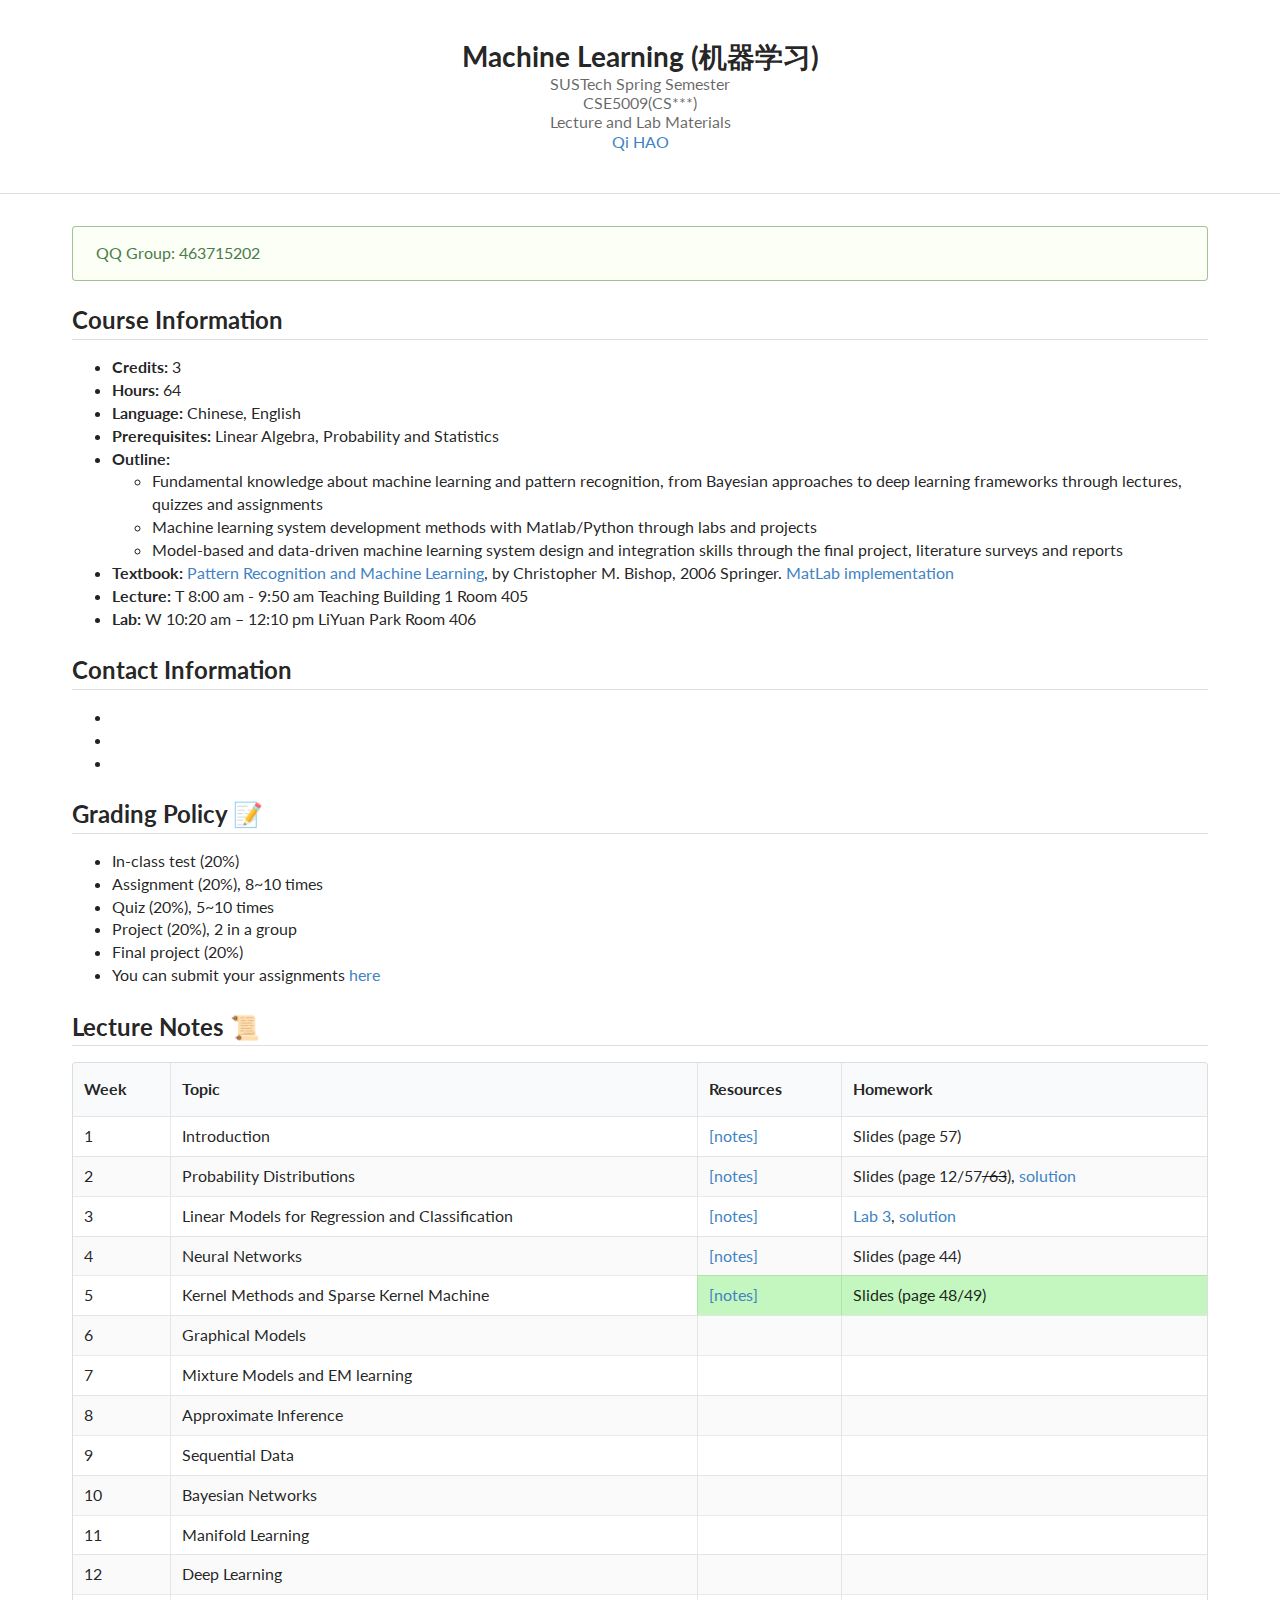
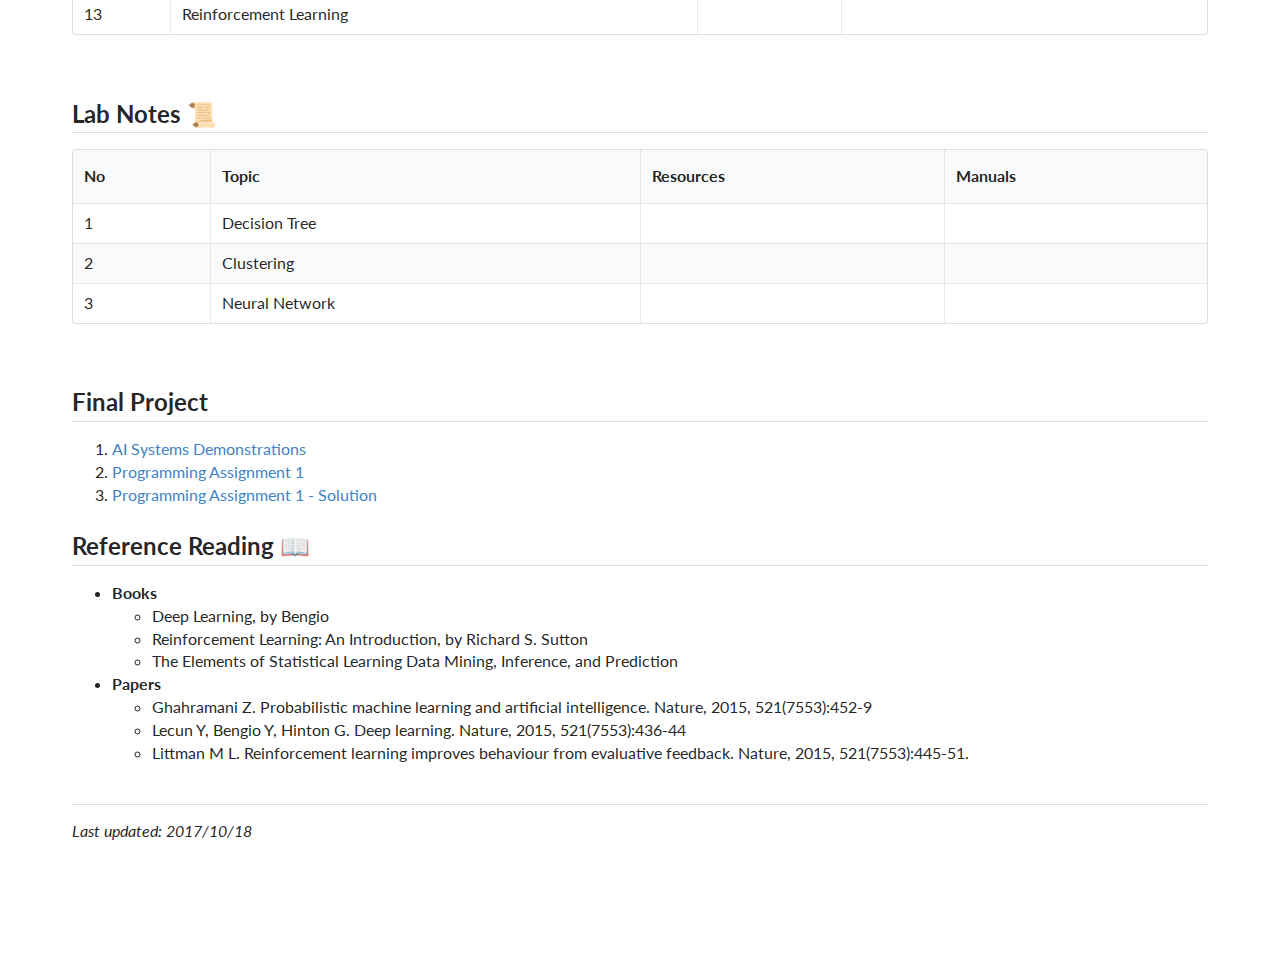
==== index.html @ a1e71e56 "Update index.html" ====
<!DOCTYPE html>
<html lang="en">

<head>
    <meta charset="UTF-8">
    <meta name="viewport" content="width=device-width, initial-scale=1.0">
    <meta http-equiv="X-UA-Compatible" content="ie=edge">
    <title>Machine Learning</title>
    <link rel="stylesheet" href="Styles/semanticui/semantic.min.css">
    <link rel="stylesheet" href="Styles/common.css">
    <srcipt src="Styles/semanticui/semantic.min.js"></srcipt>
    <style>
        body {
            font-size: 16px;
        }
        .main.container {
            padding: 2em 0em 7em;
        }
        .masthead.segment {
            padding: 3em 0em;
        }
        code {
            font-size: 0.9em;
            background: rgb(229, 230, 231);
            border-radius: 3px;
        }
        @media only screen and (min-width: 1200px) {
            .ui.container {
                width: 1136px;
            }
        }
        .new,
        .new-1017 {
            background: rgba(20, 220, 0, 0.25);
        }
    </style>
</head>

<body>
    <!-- Header -->
    <div class="ui masthead vertical segment">
        <center>
            <h1 class="ui header">Machine Learning (机器学习)
                <div class="sub header">
                    SUSTech Spring Semester
                    <br>CSE5009(CS***)
                    <br>Lecture and Lab Materials
                    <br>
                    <a href="http://cse.sustc.edu.cn/cn/people/view/people_id/5/sort_id/9/pid/" target="_blank">Qi HAO</a>
                </div>
            </h1>
        </center>
    </div>

    <div class="main ui container">
        <div class="ui positive message">
            <p>QQ Group: 463715202</p>
        </div>
        
        <!-- Introduction -->
        <h2 class="ui dividing header">Course Information</h2>
        <ul>
            <li>
                <b>Credits:</b> 3
            </li>
            <li>
                <b>Hours:</b> 64
            </li>
            <li>
                <b>Language:</b> Chinese, English
            </li>
            <li>
                <b>Prerequisites:</b> Linear Algebra, Probability and Statistics
            </li>
            <li>
                <b>Outline:</b>
                <ul>
                    <li> Fundamental knowledge about machine learning and pattern recognition, from Bayesian approaches to deep learning frameworks through lectures, quizzes and assignments</li>
                    <li> Machine learning system development methods with Matlab/Python through labs and projects</li>
                    <li> Model-based and data-driven machine learning system design and integration skills through the final project, literature surveys and reports</li>
                </ul>
            </li>

            <li>
                <span class="new-0919">
                    <b>Textbook:</b>
                    <a href="https://www.microsoft.com/en-us/research/people/cmbishop/#prml-book" target="_blank">Pattern Recognition and Machine Learning</a>, by Christopher M. Bishop, 2006 Springer.
                    <a href="http://prml.github.io/" target="_blank"> MatLab implementation</a>
                </span>
            </li>
            <li> 
                <b>Lecture:</b> T 8:00 am - 9:50 am Teaching Building 1 Room 405 
            </li>
            <li> 
                <b>Lab:</b> W 10:20 am – 12:10 pm LiYuan Park Room 406 
            </li>
        </ul>

        <!-- Contact information -->
        <h2 class="ui dividing header">Contact Information </h2>
        <ul>
            <li> </li>
            <li> </li>
            <li> </li>
        </ul>

        <!-- Grading Policy -->
        <h2 class="ui dividing header">Grading Policy 📝</h2>
        <ul>
            <li>In-class test (20%)</li>
            <li>Assignment (20%), 8~10 times</li>
            <li>Quiz (20%), 5~10 times</li>
            <li>Project (20%), 2 in a group</li>
            <li>Final project (20%)</li>
            <li>You can submit your assignments <a href="http://sakai.sustc.edu.cn" target="_blank"> here</a>
        </ul>

        <!-- Lecture Notes -->
        <h2 class="ui dividing header">
            Lecture Notes 📜
        </h2>
        <table class="ui striped compact celled table">
            <thead>
                <tr>
                    <th>Week</th>
                    <th>Topic</th>
                    <th>Resources</th>
                    <th>Homework</th>
                </tr>
            </thead>
            <tbody>
                <tr>
                    <td>1</td>
                    <td>Introduction</td>
                    <td>
                        <a href="Lecture/1 Introduction.pdf" target="_blank">[notes]</a>
                    </td>
                    <td>Slides (page 57)</td>
                </tr>
                <tr>
                    <td>2</td>
                    <td>Probability Distributions</td>
                    <td class="new-0919">
                        <a href="Lecture/2 BasicSearch.pdf" target="_blank">[notes]</a>
                    </td>
                    <td class="new-0919">Slides (page 12/57<del>/63</del>), <a href="solution/hw2" class="new-0928">solution</a></td>
                </tr>
                <tr>
                    <td>3</td>
                    <td>Linear Models for Regression and Classification</td>
                    <td class="new-0926">
                        <a href="Lecture/3 HeuristicSearch.pdf" target="_blank">[notes]</a>
                    </td>
                    <td class="new-0926">
                        <a href="lab/3">Lab 3</a>,
                        <a href="solution/lab3">solution</a>
                    </td>
                </tr>
                <tr>
                    <td>4</td>
                    <td>Neural Networks</td>
                    <td class="new-1011">
                        <a href="Lecture/4 GeneralSearchMethods.pdf" target="_blank">[notes]</a>
                    </td>
                    <td class="new-1011">Slides (page 44)</td>
                </tr>
                <tr>
                    <td>5</td>
                    <td>Kernel Methods and Sparse Kernel Machine</td>
                    <td class="new-1017">
                        <a href="Lecture/5 GeneralSearchMethodsII.pdf" target="_blank">[notes]</a>
                    </td>
                    <td class="new-1017"> Slides (page 48/49)</td>
                </tr>
                <tr>
                    <td>6</td>
                    <td>Graphical Models</td>
                    <td>
                    </td>
                    <td></td>
                </tr>
                <tr>
                    <td>7</td>
                    <td>Mixture Models and EM learning</td>
                    <td>
                    </td>
                    <td></td>
                </tr>
                <tr>
                    <td>8</td>
                    <td>Approximate Inference</td>
                    <td>
                    </td>
                    <td></td>
                </tr>
                <tr>
                    <td>9</td>
                    <td>Sequential Data</td>
                    <td>
                    </td>
                    <td></td>
                </tr>
                <tr>
                    <td>10</td>
                    <td>Bayesian Networks</td>
                    <td>
                    </td>
                    <td></td>
                </tr>
                <tr>
                    <td>11</td>
                    <td>Manifold Learning</td>
                    <td>
                    </td>
                    <td></td>
                </tr>
                <tr>
                    <td>12</td>
                    <td>Deep Learning</td>
                    <td>
                    </td>
                    <td></td>
                </tr>
                <tr>
                    <td>13</td>
                    <td>Reinforcement Learning</td>
                    <td>
                    </td>
                    <td></td>
                </tr>

            </tbody>
        </table>
        <br>

        <!-- Lab Notes -->
        <h2 class="ui dividing header">
            Lab Notes 📜
        </h2>
        <table class="ui striped compact celled table">
            <thead>
                <tr>
                    <th>No</th>
                    <th>Topic</th>
                    <th>Resources</th>
                    <th>Manuals</th>
                </tr>
            </thead>
            
            <tbody>
                <tr>
                    <td>1</td>
                    <td>Decision Tree</td>
                    <td> </td>
                    <td> </td>
                </tr>
                
                <tr>
                    <td>2</td>
                    <td>Clustering</td>
                    <td> </td>
                    <td> </td>
                </tr>
                
                <tr>
                    <td>3</td>
                    <td>Neural Network</td>
                    <td> </td>
                    <td> </td>
                </tr>
            </tbody>
        </table>
        <br>
            
            
        <h2 class="ui dividing header">Final Project</h2>
        <ol>
            <li>
                <a href="lab/1">AI Systems Demonstrations</a>
            </li>
            <li>
                <a href="lab/3">Programming Assignment 1</a>
            </li>
            <li>
                <a href="solution/lab3">Programming Assignment 1 - Solution</a>
            </li>
        </ol>

        <!-- Reference Reading -->
        <h2 class="ui dividing header">Reference Reading 📖</h2>
        <ul>
            <li>
                <b>Books</b>
                <ul>
                    <li> Deep Learning, by Bengio</li>
                    <li> Reinforcement Learning: An Introduction, by Richard S. Sutton</li>
                    <li> The Elements of Statistical Learning Data Mining, Inference, and Prediction</li>
                </ul>
            </li>
            <li>
                <b>Papers</b>
                <ul>
                    <li>Ghahramani Z. Probabilistic machine learning and artificial intelligence. Nature, 2015, 521(7553):452-9</li>
                    <li>Lecun Y, Bengio Y, Hinton G. Deep learning. Nature, 2015, 521(7553):436-44</li>
                    <li>Littman M L. Reinforcement learning improves behaviour from evaluative feedback. Nature, 2015, 521(7553):445-51. </li>
                </ul>
            </li>
            <br>
        </ul>

        <div class="ui divider"></div>
        <p>
            <i>Last updated: 2017/<span class="new-1011">10/18</span></i>
        </p>
    </div>
</body>

</html>
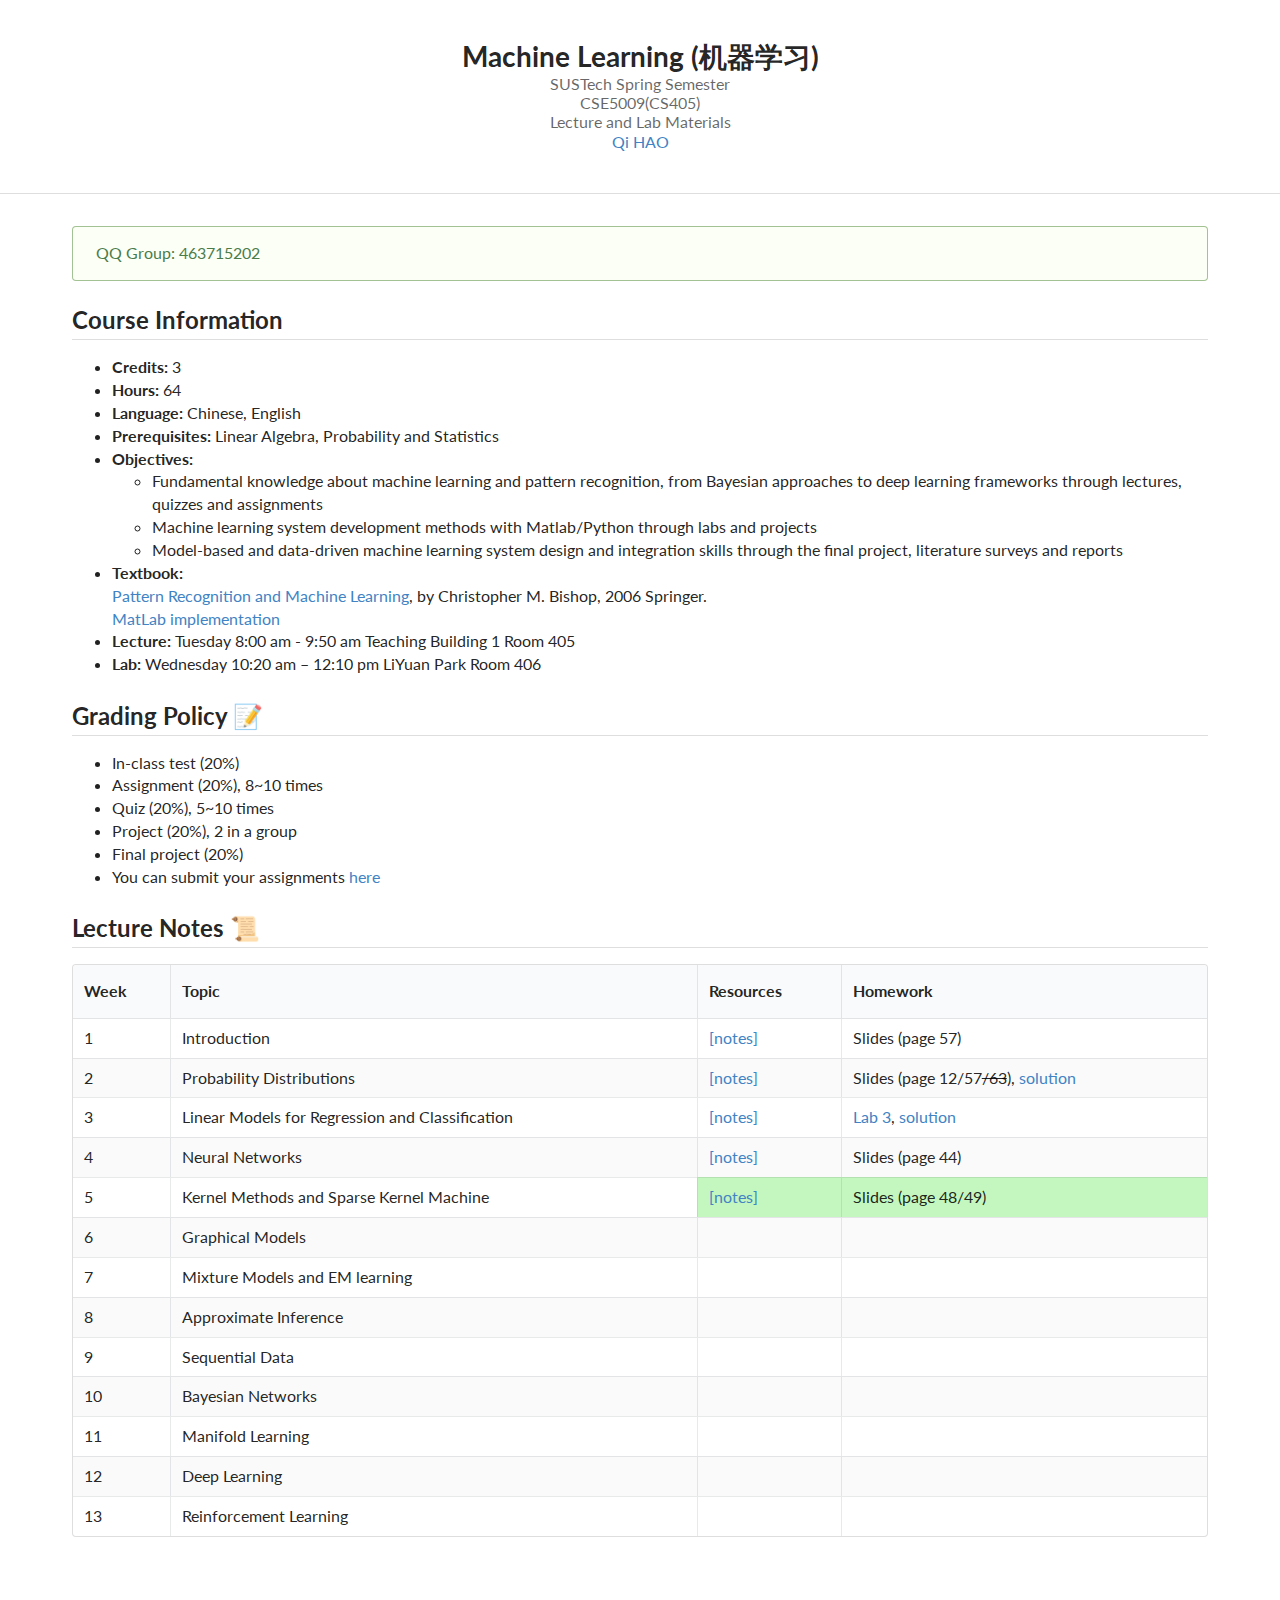
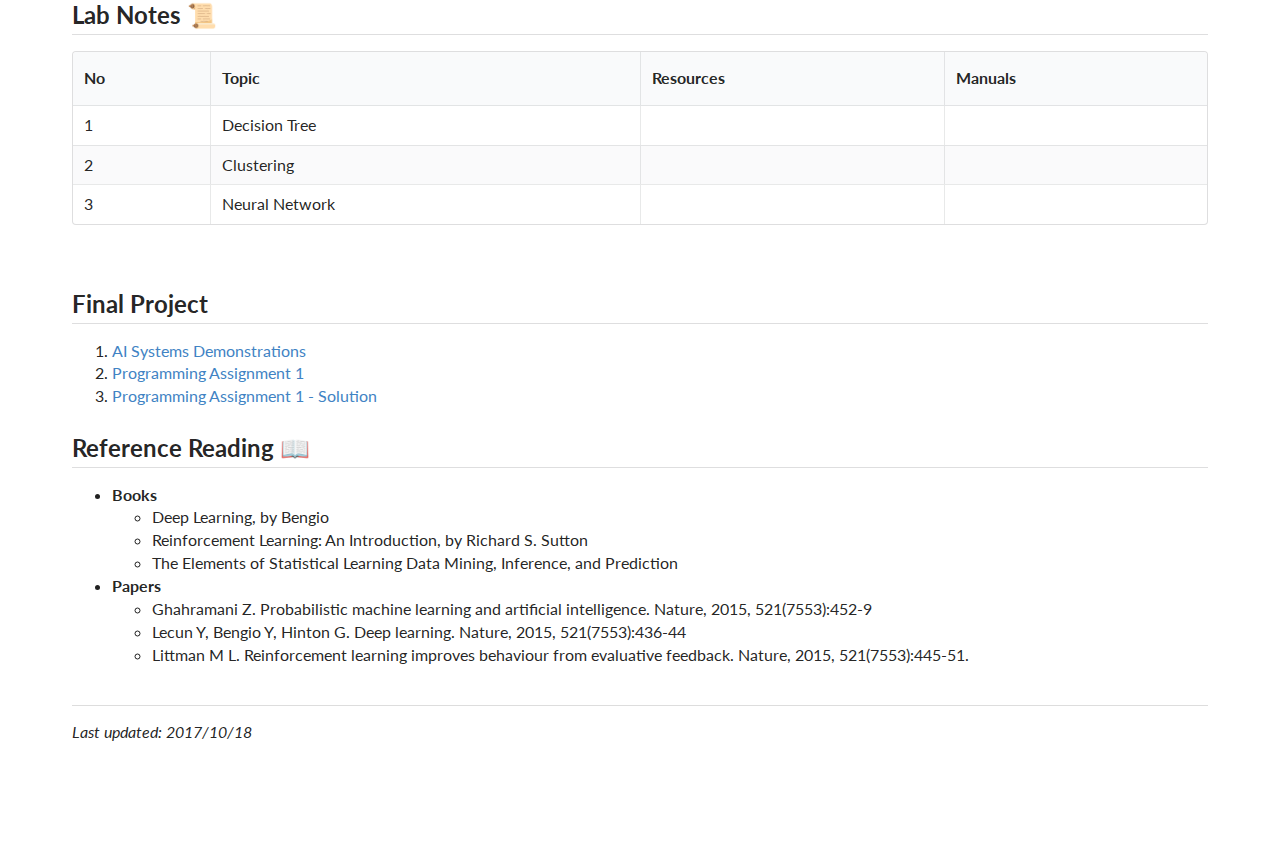
==== commit bbebb25a: "Update index.html" ====
--- a/index.html
+++ b/index.html
@@ -5,7 +5,7 @@
     <meta charset="UTF-8">
     <meta name="viewport" content="width=device-width, initial-scale=1.0">
     <meta http-equiv="X-UA-Compatible" content="ie=edge">
-    <title>Machine Learning</title>
+    <title>SUSTech CSE5009 Machine Learning </title>
     <link rel="stylesheet" href="Styles/semanticui/semantic.min.css">
     <link rel="stylesheet" href="Styles/common.css">
     <srcipt src="Styles/semanticui/semantic.min.js"></srcipt>
@@ -43,7 +43,7 @@
             <h1 class="ui header">Machine Learning (机器学习)
                 <div class="sub header">
                     SUSTech Spring Semester
-                    <br>CSE5009(CS***)
+                    <br>CSE5009(CS405)
                     <br>Lecture and Lab Materials
                     <br>
                     <a href="http://cse.sustc.edu.cn/cn/people/view/people_id/5/sort_id/9/pid/" target="_blank">Qi HAO</a>
@@ -73,7 +73,7 @@
                 <b>Prerequisites:</b> Linear Algebra, Probability and Statistics
             </li>
             <li>
-                <b>Outline:</b>
+                <b>Objectives:</b>
                 <ul>
                     <li> Fundamental knowledge about machine learning and pattern recognition, from Bayesian approaches to deep learning frameworks through lectures, quizzes and assignments</li>
                     <li> Machine learning system development methods with Matlab/Python through labs and projects</li>
@@ -84,24 +84,18 @@
             <li>
                 <span class="new-0919">
                     <b>Textbook:</b>
+                    <br>
                     <a href="https://www.microsoft.com/en-us/research/people/cmbishop/#prml-book" target="_blank">Pattern Recognition and Machine Learning</a>, by Christopher M. Bishop, 2006 Springer.
+                    <br>
                     <a href="http://prml.github.io/" target="_blank"> MatLab implementation</a>
                 </span>
             </li>
             <li> 
-                <b>Lecture:</b> T 8:00 am - 9:50 am Teaching Building 1 Room 405 
+                <b>Lecture:</b> Tuesday 8:00 am - 9:50 am Teaching Building 1 Room 405 
             </li>
             <li> 
-                <b>Lab:</b> W 10:20 am – 12:10 pm LiYuan Park Room 406 
-            </li>
-        </ul>
-
-        <!-- Contact information -->
-        <h2 class="ui dividing header">Contact Information </h2>
-        <ul>
-            <li> </li>
-            <li> </li>
-            <li> </li>
+                <b>Lab:</b> Wednesday 10:20 am – 12:10 pm LiYuan Park Room 406 
+            </li>
         </ul>
 
         <!-- Grading Policy -->
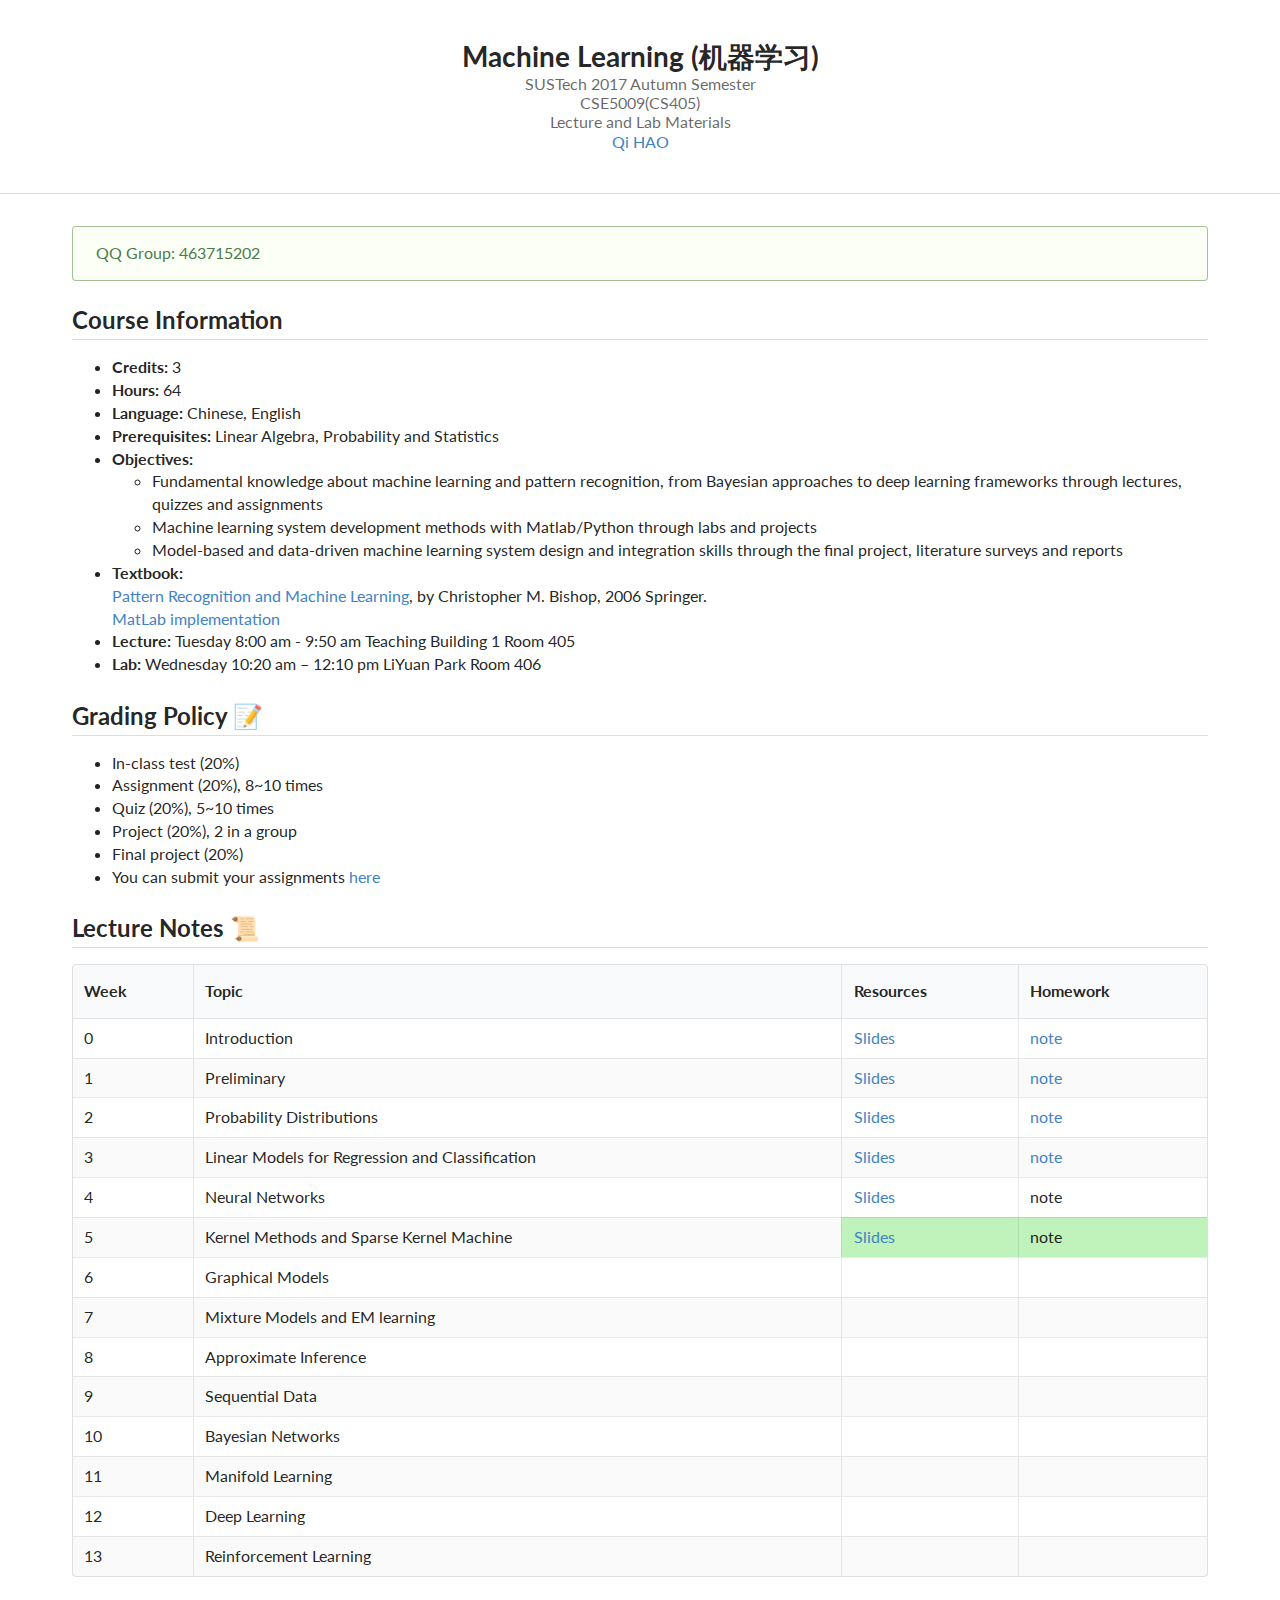
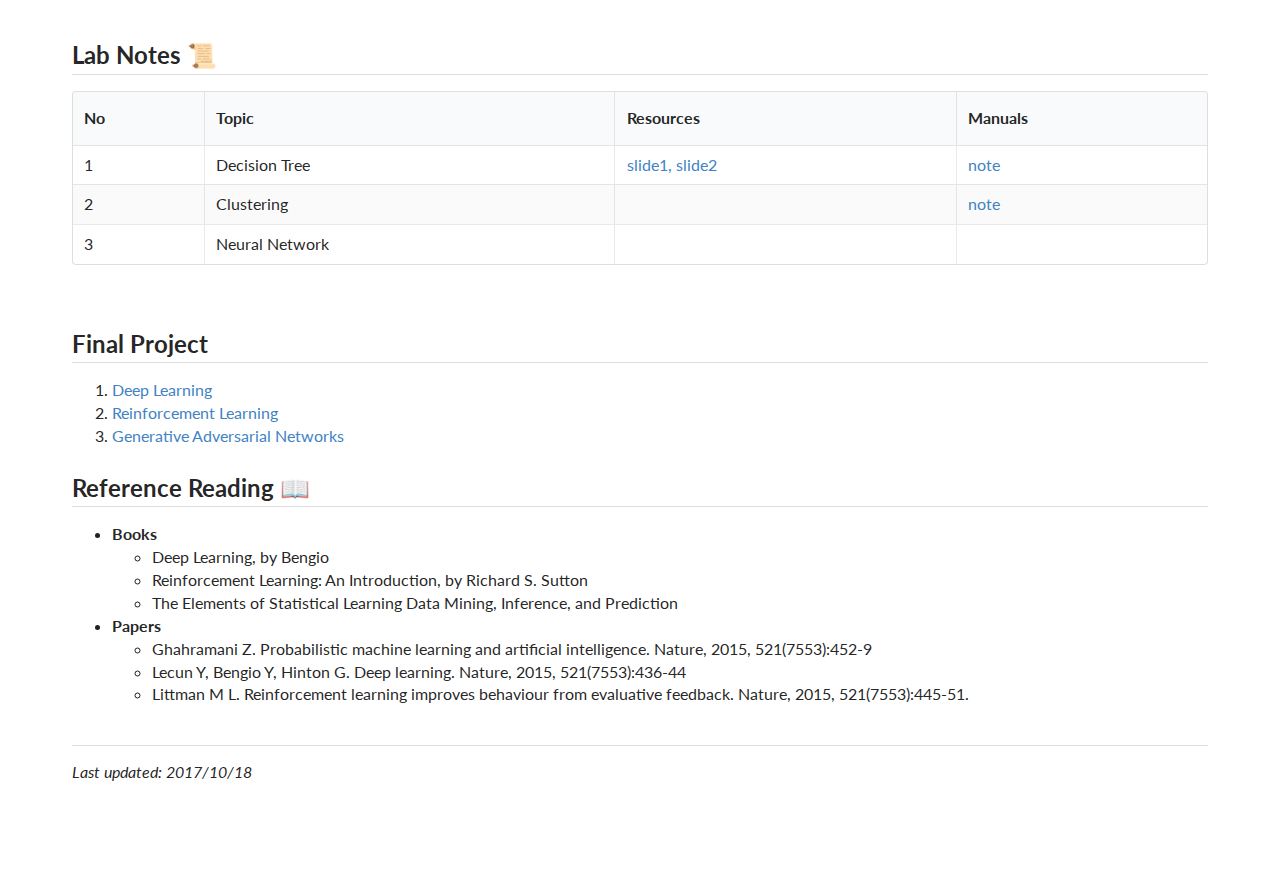
==== commit fc03db89: "Add Project folder, update index.html" ====
--- a/index.html
+++ b/index.html
@@ -42,7 +42,7 @@
         <center>
             <h1 class="ui header">Machine Learning (机器学习)
                 <div class="sub header">
-                    SUSTech Spring Semester
+                    SUSTech 2017 Autumn Semester
                     <br>CSE5009(CS405)
                     <br>Lecture and Lab Materials
                     <br>
@@ -124,47 +124,59 @@
             </thead>
             <tbody>
                 <tr>
+                    <td>0</td>
+                    <td>Introduction</td>
+                    <td>
+                        <a hef="Lecture/ML_Lecture_Notes_Introduction.pdf" target="_blank">Slides</a>
+                    </td>
+                    <td>
+                        <a href="">note</a>
+                    </td>
+                <tr>
                     <td>1</td>
-                    <td>Introduction</td>
-                    <td>
-                        <a href="Lecture/1 Introduction.pdf" target="_blank">[notes]</a>
-                    </td>
-                    <td>Slides (page 57)</td>
+                    <td>Preliminary</td>
+                    <td>
+                        <a href="Lecture/ML_Lecture_Notes_Preliminary.pdf" target="_blank">Slides</a>
+                    </td>
+                    <td>
+                        <a href="">note</a>
+                    </td>
                 </tr>
                 <tr>
                     <td>2</td>
                     <td>Probability Distributions</td>
                     <td class="new-0919">
-                        <a href="Lecture/2 BasicSearch.pdf" target="_blank">[notes]</a>
-                    </td>
-                    <td class="new-0919">Slides (page 12/57<del>/63</del>), <a href="solution/hw2" class="new-0928">solution</a></td>
+                        <a href="Lecture/ML_Lecture_Notes_Distributions.pdf" target="_blank">Slides</a>
+                    </td>
+                    <td>
+                        <a href="">note</a>
+                    </td>
                 </tr>
                 <tr>
                     <td>3</td>
                     <td>Linear Models for Regression and Classification</td>
                     <td class="new-0926">
-                        <a href="Lecture/3 HeuristicSearch.pdf" target="_blank">[notes]</a>
+                        <a href="Lecture/.pdf" target="_blank">Slides</a>
                     </td>
                     <td class="new-0926">
-                        <a href="lab/3">Lab 3</a>,
-                        <a href="solution/lab3">solution</a>
+                        <a href="">note</a>
                     </td>
                 </tr>
                 <tr>
                     <td>4</td>
                     <td>Neural Networks</td>
                     <td class="new-1011">
-                        <a href="Lecture/4 GeneralSearchMethods.pdf" target="_blank">[notes]</a>
-                    </td>
-                    <td class="new-1011">Slides (page 44)</td>
+                        <a href="Lecture/.pdf" target="_blank">Slides</a>
+                    </td>
+                    <td class="new-1011">note</td>
                 </tr>
                 <tr>
                     <td>5</td>
                     <td>Kernel Methods and Sparse Kernel Machine</td>
                     <td class="new-1017">
-                        <a href="Lecture/5 GeneralSearchMethodsII.pdf" target="_blank">[notes]</a>
-                    </td>
-                    <td class="new-1017"> Slides (page 48/49)</td>
+                        <a href="Lecture/pdf" target="_blank">Slides</a>
+                    </td>
+                    <td class="new-1017">note</td>
                 </tr>
                 <tr>
                     <td>6</td>
@@ -245,15 +257,20 @@
                 <tr>
                     <td>1</td>
                     <td>Decision Tree</td>
-                    <td> </td>
-                    <td> </td>
+                    <td> 
+                        <a href="Lab/CS405-Machine Learning_Lab2_note1.pdf" target="_blank">slide1, </a>
+                        <a href="Lab/CS405-Machine Learning_Lab2_note2.pdf" target="_blank">slide2</a>
+                    </td>
+                    <td> <a href="Lab/CS405-Machine Learning_Lab1.pdf" target="_blank">note</a></td>
                 </tr>
                 
                 <tr>
                     <td>2</td>
                     <td>Clustering</td>
                     <td> </td>
-                    <td> </td>
+                    <td> 
+                        <a href="Lab/CS405-Machine Learning_Lab2.pdf" target="_blank">note</a>
+                    </td>
                 </tr>
                 
                 <tr>
@@ -270,13 +287,13 @@
         <h2 class="ui dividing header">Final Project</h2>
         <ol>
             <li>
-                <a href="lab/1">AI Systems Demonstrations</a>
-            </li>
-            <li>
-                <a href="lab/3">Programming Assignment 1</a>
-            </li>
-            <li>
-                <a href="solution/lab3">Programming Assignment 1 - Solution</a>
+                <a href="Project/">Deep Learning</a>
+            </li>
+            <li>
+                <a href="Project/">Reinforcement Learning</a>
+            </li>
+            <li>
+                <a href="Project/">Generative Adversarial Networks</a>
             </li>
         </ol>
 
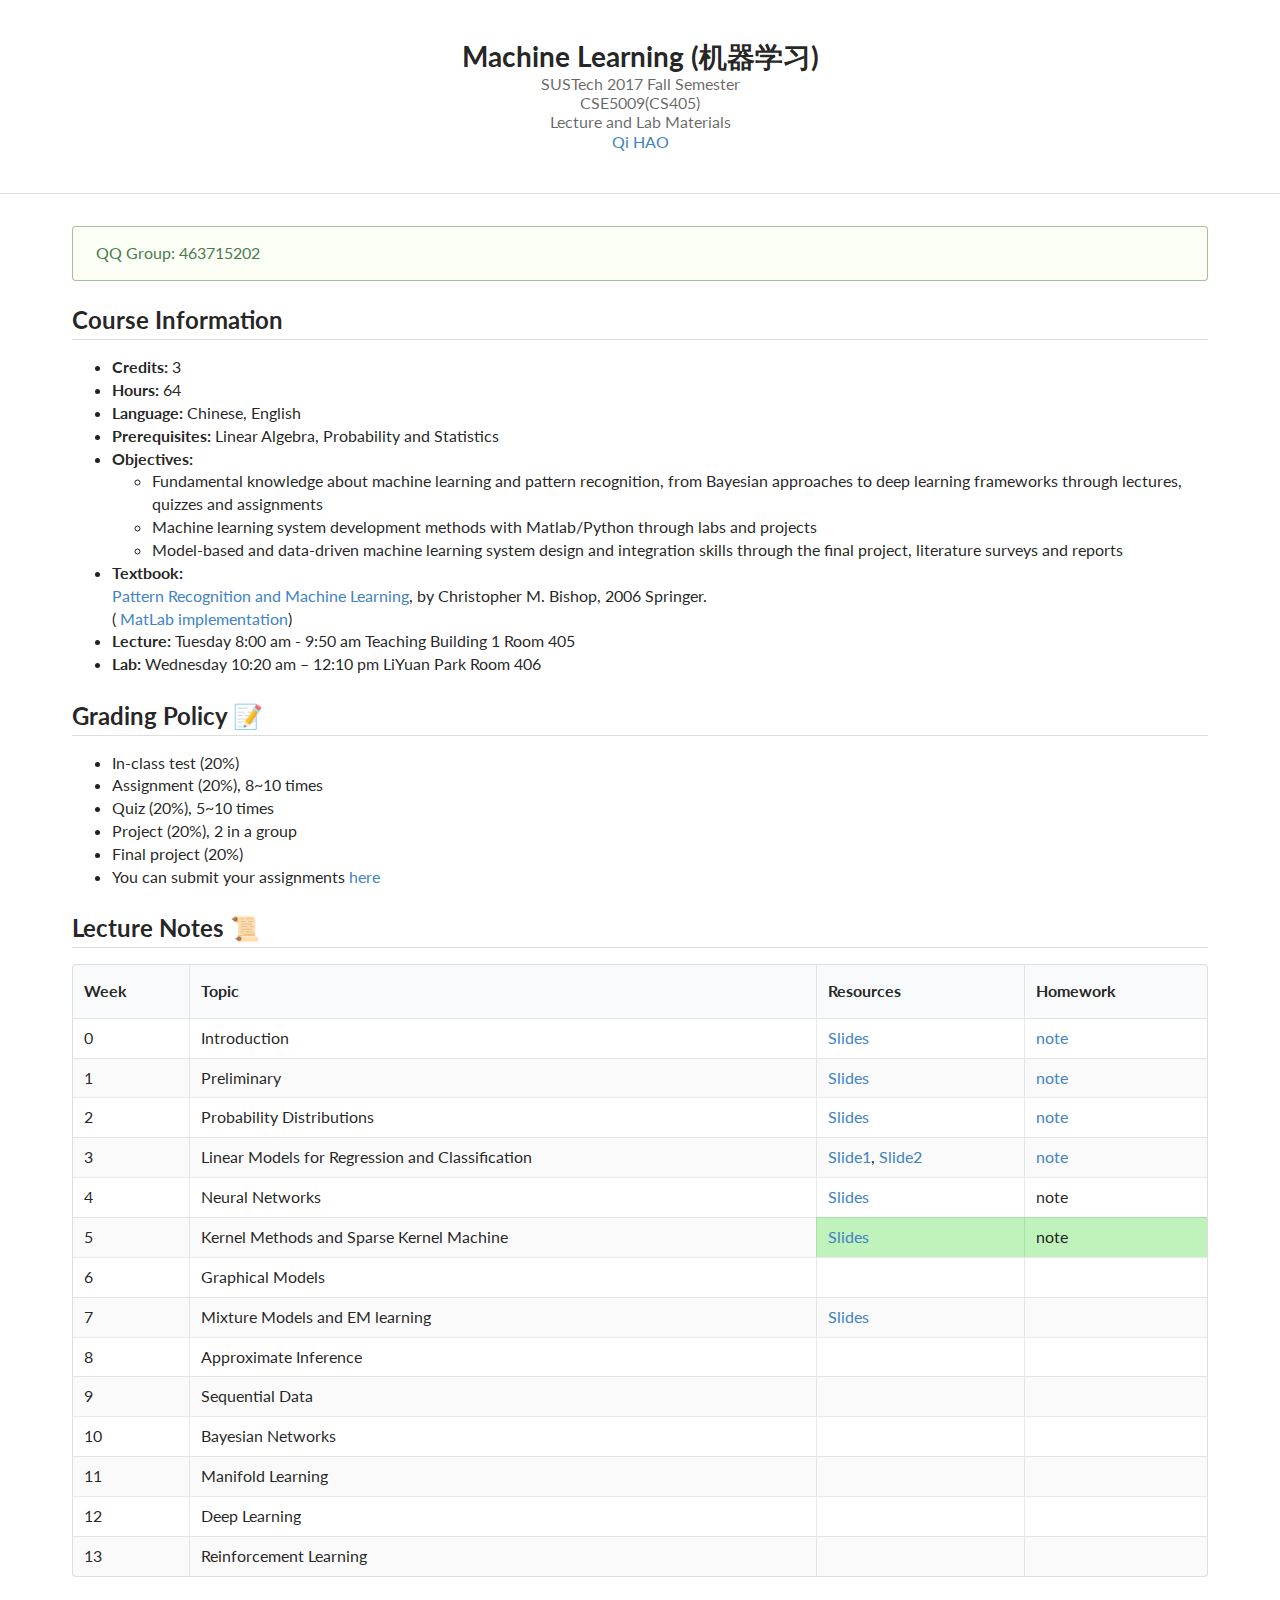
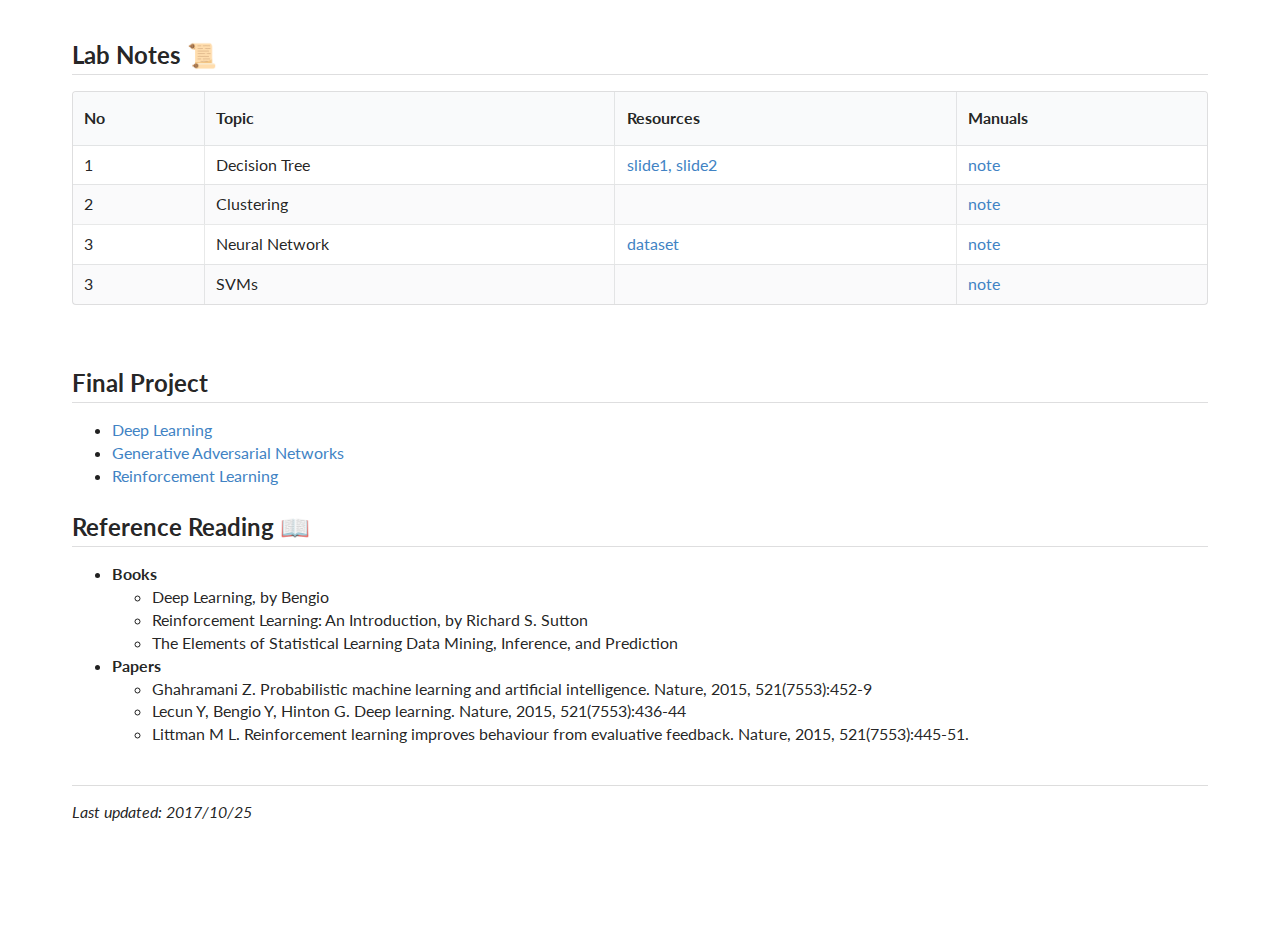
==== commit 9ba951ae: "minor change" ====
--- a/index.html
+++ b/index.html
@@ -42,7 +42,7 @@
         <center>
             <h1 class="ui header">Machine Learning (机器学习)
                 <div class="sub header">
-                    SUSTech 2017 Autumn Semester
+                    SUSTech 2017 Fall Semester
                     <br>CSE5009(CS405)
                     <br>Lecture and Lab Materials
                     <br>
@@ -87,7 +87,7 @@
                     <br>
                     <a href="https://www.microsoft.com/en-us/research/people/cmbishop/#prml-book" target="_blank">Pattern Recognition and Machine Learning</a>, by Christopher M. Bishop, 2006 Springer.
                     <br>
-                    <a href="http://prml.github.io/" target="_blank"> MatLab implementation</a>
+                    (<a href="http://prml.github.io/" target="_blank"> MatLab implementation</a>)
                 </span>
             </li>
             <li> 
@@ -127,11 +127,12 @@
                     <td>0</td>
                     <td>Introduction</td>
                     <td>
-                        <a hef="Lecture/ML_Lecture_Notes_Introduction.pdf" target="_blank">Slides</a>
+                        <a href="Lecture/ML_Lecture_Notes_Introduction.pdf" target="_blank">Slides</a>
                     </td>
                     <td>
                         <a href="">note</a>
                     </td>
+                </tr>
                 <tr>
                     <td>1</td>
                     <td>Preliminary</td>
@@ -156,7 +157,8 @@
                     <td>3</td>
                     <td>Linear Models for Regression and Classification</td>
                     <td class="new-0926">
-                        <a href="Lecture/.pdf" target="_blank">Slides</a>
+                        <a href="Lecture/ML_Lecture_Notes_Linear_Regression.pdf" target="_blank">Slide1</a>, 
+                        <a href="Lecture/ML_Lecture_Notes_Linear_Classification.pdf" target="_blank">Slide2</a>
                     </td>
                     <td class="new-0926">
                         <a href="">note</a>
@@ -174,7 +176,7 @@
                     <td>5</td>
                     <td>Kernel Methods and Sparse Kernel Machine</td>
                     <td class="new-1017">
-                        <a href="Lecture/pdf" target="_blank">Slides</a>
+                        <a href="Lecture/.pdf" target="_blank">Slides</a>
                     </td>
                     <td class="new-1017">note</td>
                 </tr>
@@ -189,6 +191,7 @@
                     <td>7</td>
                     <td>Mixture Models and EM learning</td>
                     <td>
+                    	<a href="Lecture/ML_Lecture_GM_Clustering.pdf" target="_blank">Slides</a>
                     </td>
                     <td></td>
                 </tr>
@@ -258,10 +261,10 @@
                     <td>1</td>
                     <td>Decision Tree</td>
                     <td> 
-                        <a href="Lab/CS405-Machine Learning_Lab2_note1.pdf" target="_blank">slide1, </a>
-                        <a href="Lab/CS405-Machine Learning_Lab2_note2.pdf" target="_blank">slide2</a>
-                    </td>
-                    <td> <a href="Lab/CS405-Machine Learning_Lab1.pdf" target="_blank">note</a></td>
+                        <a href="Lab/CS405-Machine_Learning_Lab1_note1.pdf" target="_blank">slide1, </a>
+                        <a href="Lab/CS405-Machine_Learning_Lab1_note2.pdf" target="_blank">slide2</a>
+                    </td>
+                    <td> <a href="Lab/CS405-Machine_Learning_Lab1.pdf" target="_blank">note</a></td>
                 </tr>
                 
                 <tr>
@@ -269,15 +272,29 @@
                     <td>Clustering</td>
                     <td> </td>
                     <td> 
-                        <a href="Lab/CS405-Machine Learning_Lab2.pdf" target="_blank">note</a>
+                        <a href="Lab/CS405-Machine_Learning_Lab2.pdf" target="_blank">note</a>
                     </td>
                 </tr>
                 
                 <tr>
                     <td>3</td>
                     <td>Neural Network</td>
-                    <td> </td>
-                    <td> </td>
+                    <td>
+                        <a href="Lab/NN_dataset.rar" target="_blank">dataset</a>
+                    </td>
+                    <td> 
+                        <a href="Lab/CS405-Machine_Learning_Lab3.pdf" target="_blank">note</a>
+                    </td>
+                </tr>
+                <tr>
+                    <td>3</td>
+                    <td>SVMs</td>
+                    <td>
+                        <a href="" target="_blank"></a>
+                    </td>
+                    <td> 
+                        <a href="Lab/CS405-Machine_Learning_Lab4.pdf" target="_blank">note</a>
+                    </td>
                 </tr>
             </tbody>
         </table>
@@ -285,17 +302,17 @@
             
             
         <h2 class="ui dividing header">Final Project</h2>
-        <ol>
-            <li>
-                <a href="Project/">Deep Learning</a>
-            </li>
-            <li>
-                <a href="Project/">Reinforcement Learning</a>
-            </li>
-            <li>
-                <a href="Project/">Generative Adversarial Networks</a>
-            </li>
-        </ol>
+        <ul>
+            <li>
+                <a href="Project/DL/index.html">Deep Learning</a>
+            </li>
+            <li>
+                <a href="Project/GAN/index.html">Generative Adversarial Networks</a>
+            </li>
+            <li>
+                <a href="Project/RL/index.html">Reinforcement Learning</a>
+            </li>
+        </ul>
 
         <!-- Reference Reading -->
         <h2 class="ui dividing header">Reference Reading 📖</h2>
@@ -321,7 +338,7 @@
 
         <div class="ui divider"></div>
         <p>
-            <i>Last updated: 2017/<span class="new-1011">10/18</span></i>
+            <i>Last updated: 2017/<span class="new-1011">10/25</span></i>
         </p>
     </div>
 </body>
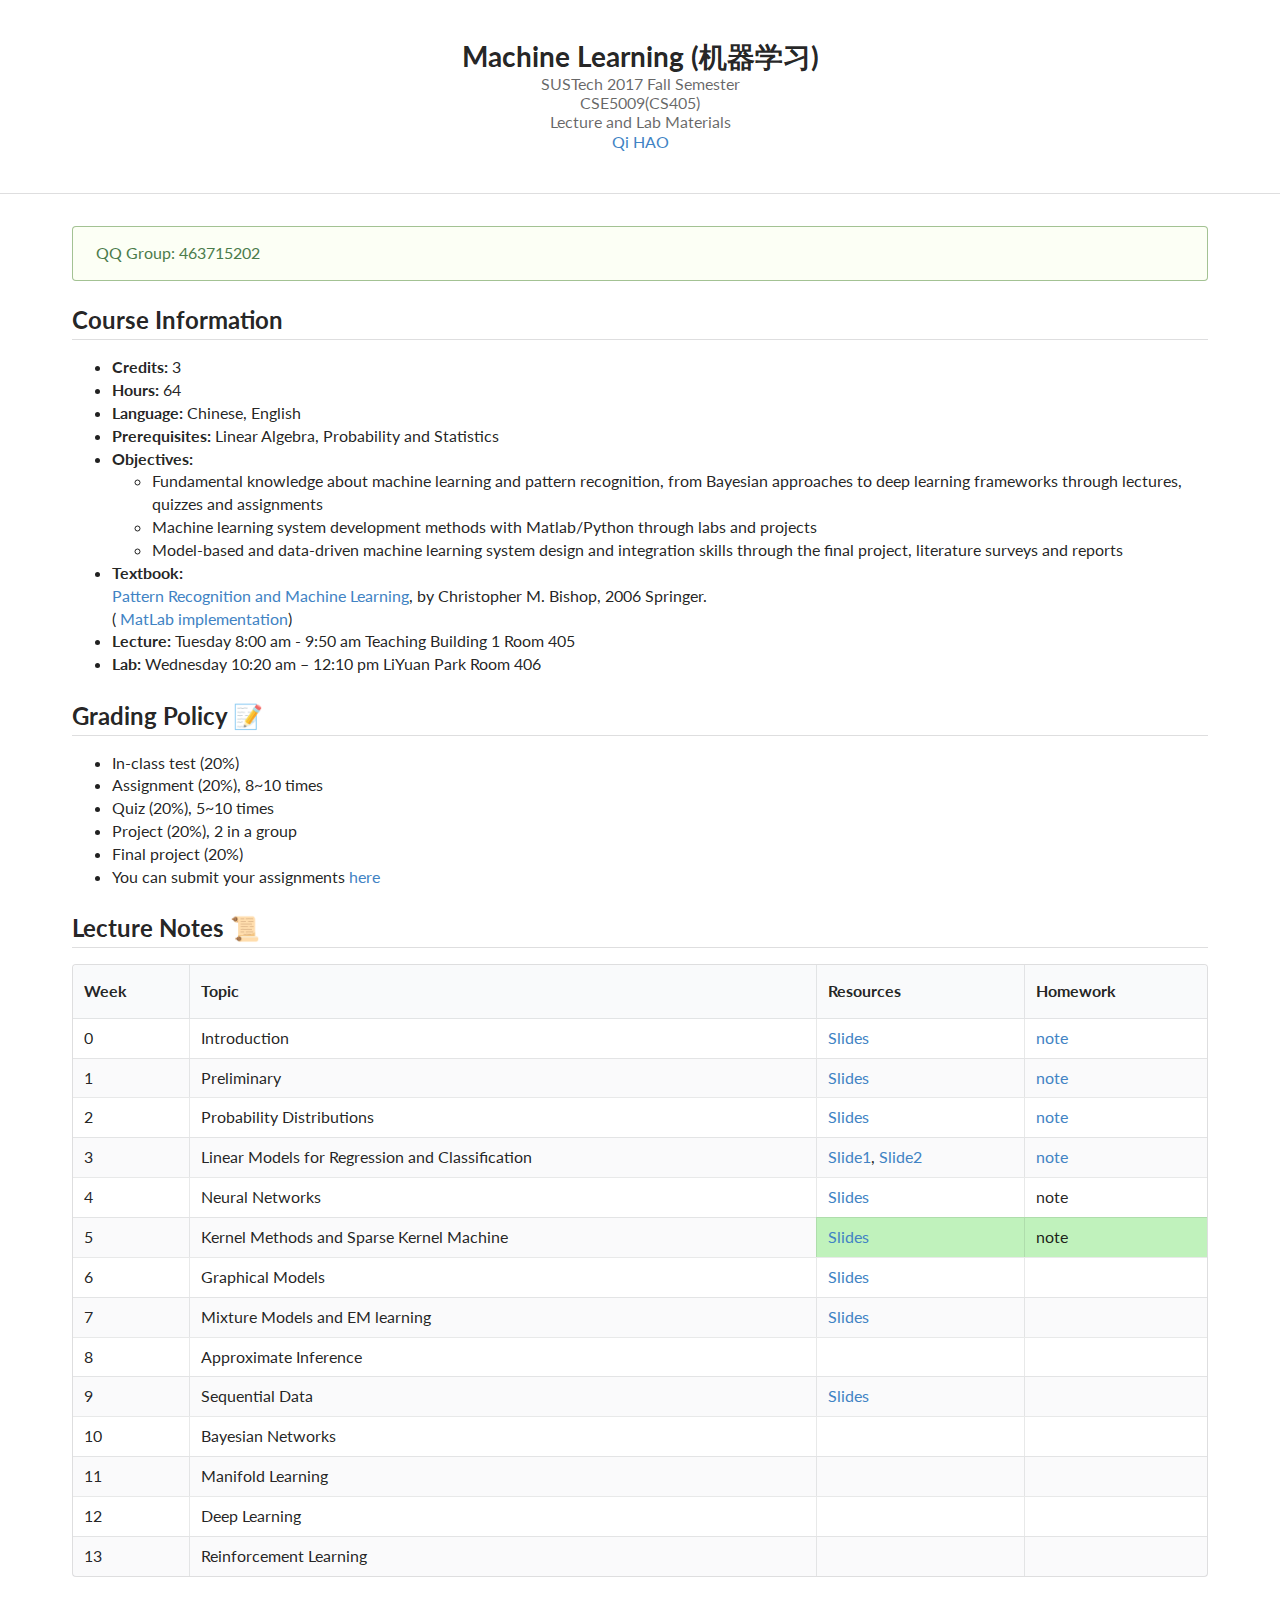
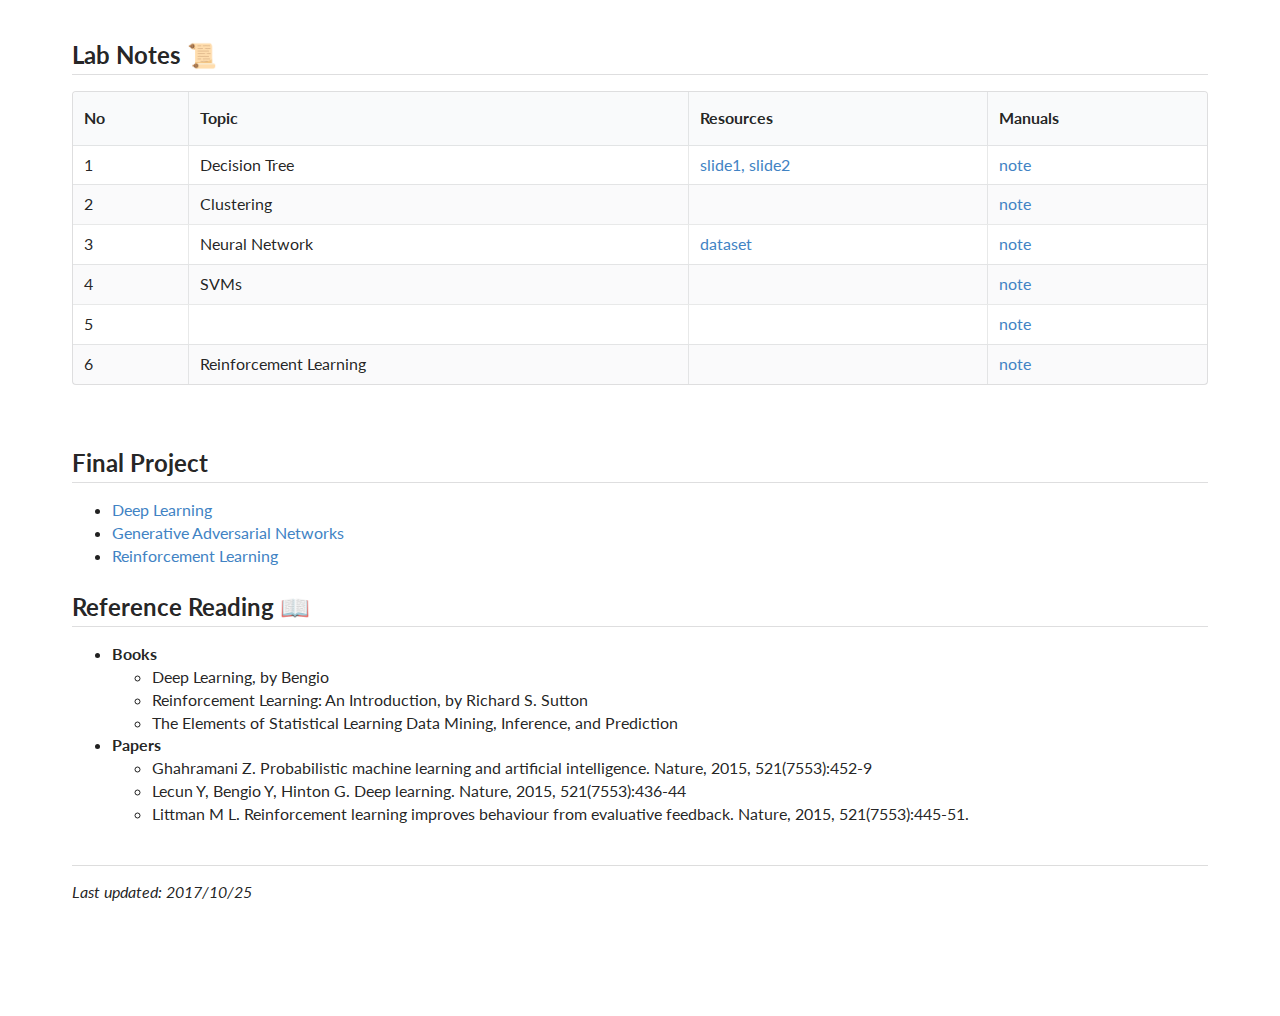
==== commit 04b8962e: "Upload files" ====
--- a/index.html
+++ b/index.html
@@ -168,7 +168,7 @@
                     <td>4</td>
                     <td>Neural Networks</td>
                     <td class="new-1011">
-                        <a href="Lecture/.pdf" target="_blank">Slides</a>
+                        <a href="Lecture/ML_Lecture_Notes_Neural_Networks.pdf" target="_blank">Slides</a>
                     </td>
                     <td class="new-1011">note</td>
                 </tr>
@@ -176,7 +176,7 @@
                     <td>5</td>
                     <td>Kernel Methods and Sparse Kernel Machine</td>
                     <td class="new-1017">
-                        <a href="Lecture/.pdf" target="_blank">Slides</a>
+                        <a href="Lecture/ML_Lecture_Notes_Sparse_Kernel_Machine.pdf" target="_blank">Slides</a>
                     </td>
                     <td class="new-1017">note</td>
                 </tr>
@@ -184,6 +184,7 @@
                     <td>6</td>
                     <td>Graphical Models</td>
                     <td>
+                    	<a href="Lecture/ML_Lecture_Notes_Graphical_Models.pdf" target="_blank">Slides</a>
                     </td>
                     <td></td>
                 </tr>
@@ -206,6 +207,7 @@
                     <td>9</td>
                     <td>Sequential Data</td>
                     <td>
+                    	<a href="Lecture/ML_Lecture_Notes_Sequential_Data.pdf" target="_blank">Slides</a>
                     </td>
                     <td></td>
                 </tr>
@@ -286,9 +288,32 @@
                         <a href="Lab/CS405-Machine_Learning_Lab3.pdf" target="_blank">note</a>
                     </td>
                 </tr>
-                <tr>
-                    <td>3</td>
+
+                <tr>
+                    <td>4</td>
                     <td>SVMs</td>
+                    <td>
+                        <a href="" target="_blank"></a>
+                    </td>
+                    <td> 
+                        <a href="Lab/CS405-Machine_Learning_Lab4.pdf" target="_blank">note</a>
+                    </td>
+                </tr>
+
+                <tr>
+                    <td>5</td>
+                    <td></td>
+                    <td>
+                        <a href="" target="_blank"></a>
+                    </td>
+                    <td> 
+                        <a href="Lab/CS405-Machine_Learning_Lab4.pdf" target="_blank">note</a>
+                    </td>
+                </tr>
+
+                <tr>
+                    <td>6</td>
+                    <td>Reinforcement Learning</td>
                     <td>
                         <a href="" target="_blank"></a>
                     </td>
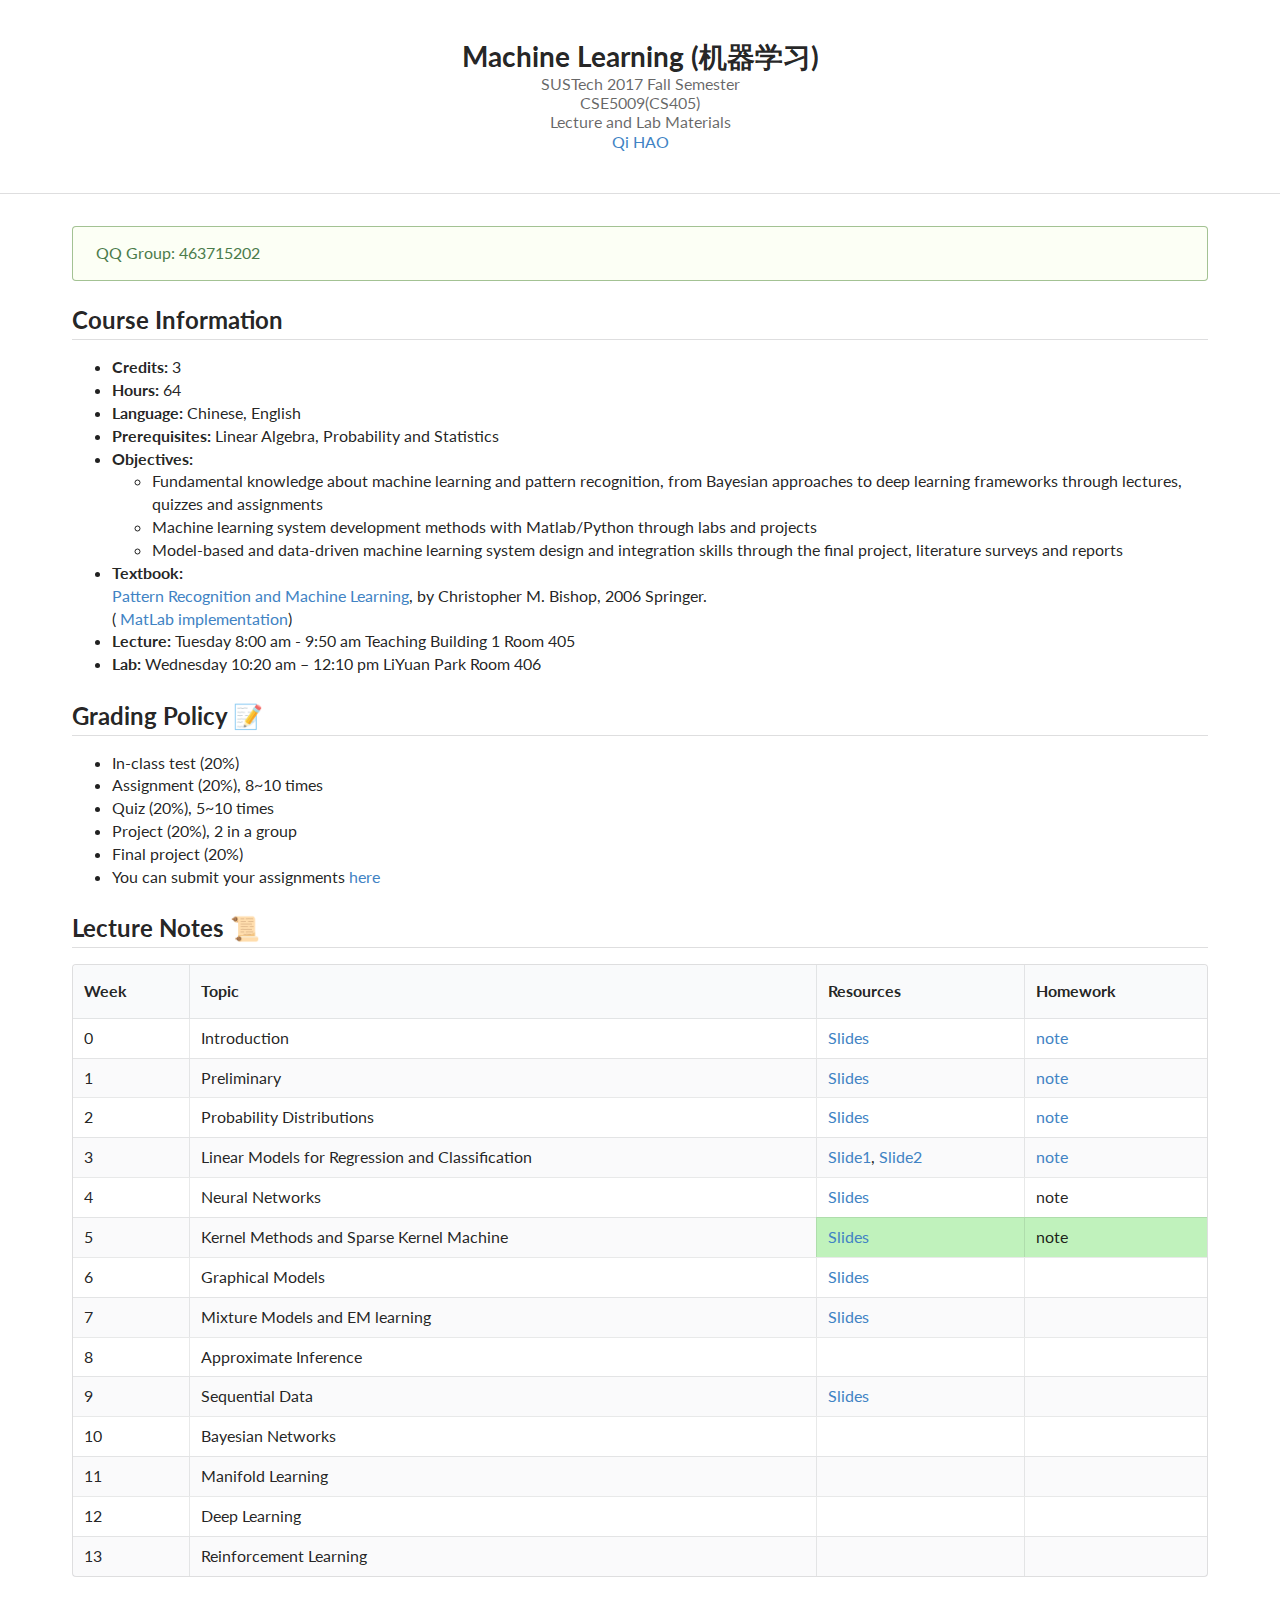
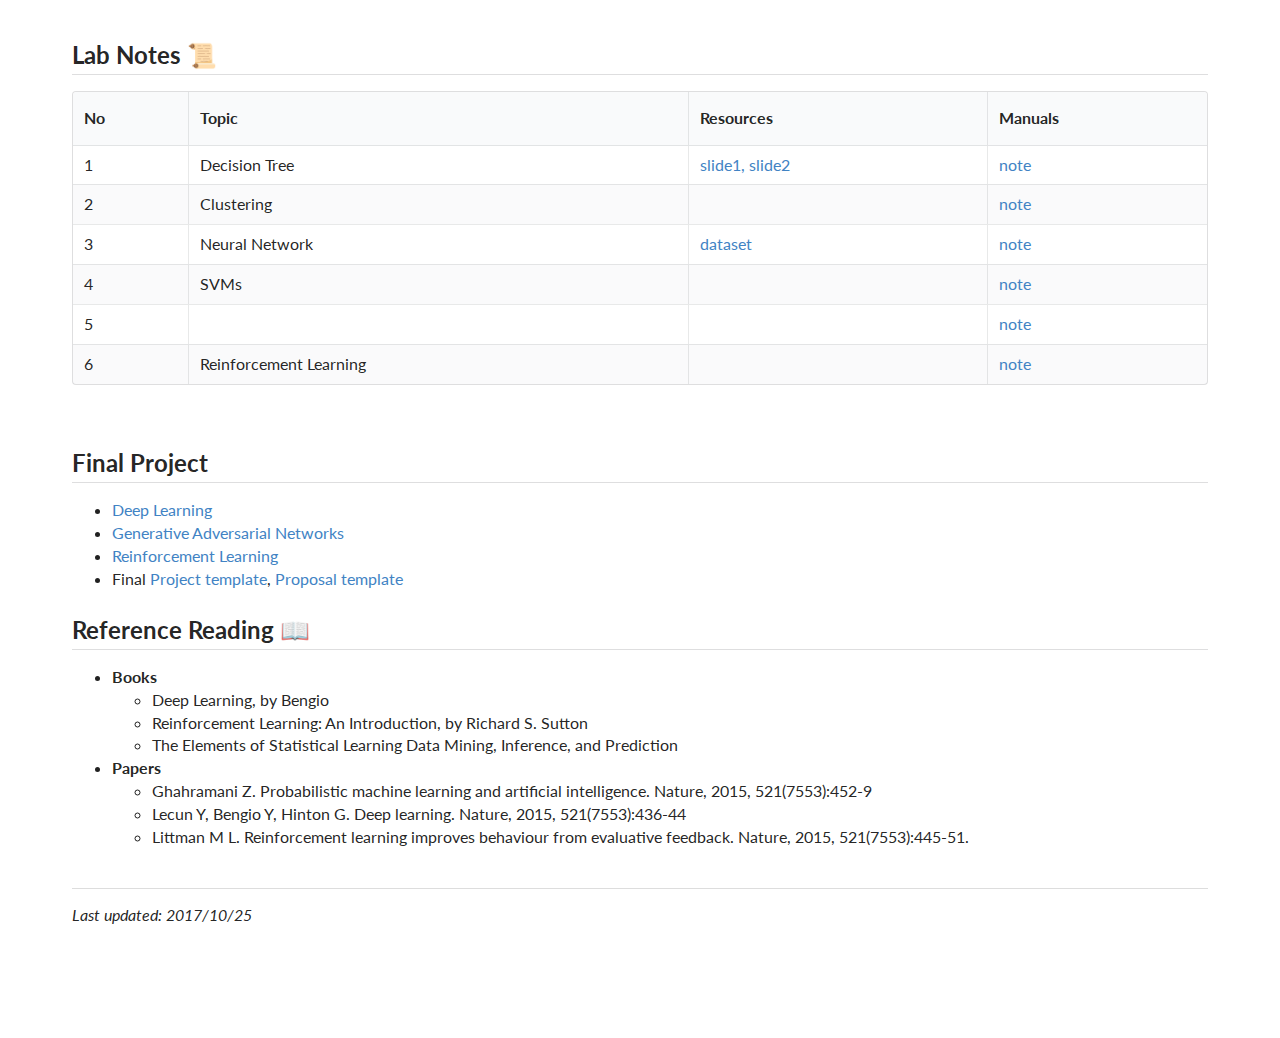
==== commit a6dd464f: "Update Logo" ====
--- a/index.html
+++ b/index.html
@@ -8,6 +8,7 @@
     <title>SUSTech CSE5009 Machine Learning </title>
     <link rel="stylesheet" href="Styles/semanticui/semantic.min.css">
     <link rel="stylesheet" href="Styles/common.css">
+    <link rel="Shortcut Icon" href="Styles/SUSTech Logo.png" type="image/x-icon">
     <srcipt src="Styles/semanticui/semantic.min.js"></srcipt>
     <style>
         body {
@@ -337,6 +338,11 @@
             <li>
                 <a href="Project/RL/index.html">Reinforcement Learning</a>
             </li>
+            <li>
+                Final 
+                <a href="Project/mid_project_template.doc">Project template</a>, 
+                <a href="Project/proposal_template.doc">Proposal template</a>
+            </li>
         </ul>
 
         <!-- Reference Reading -->
